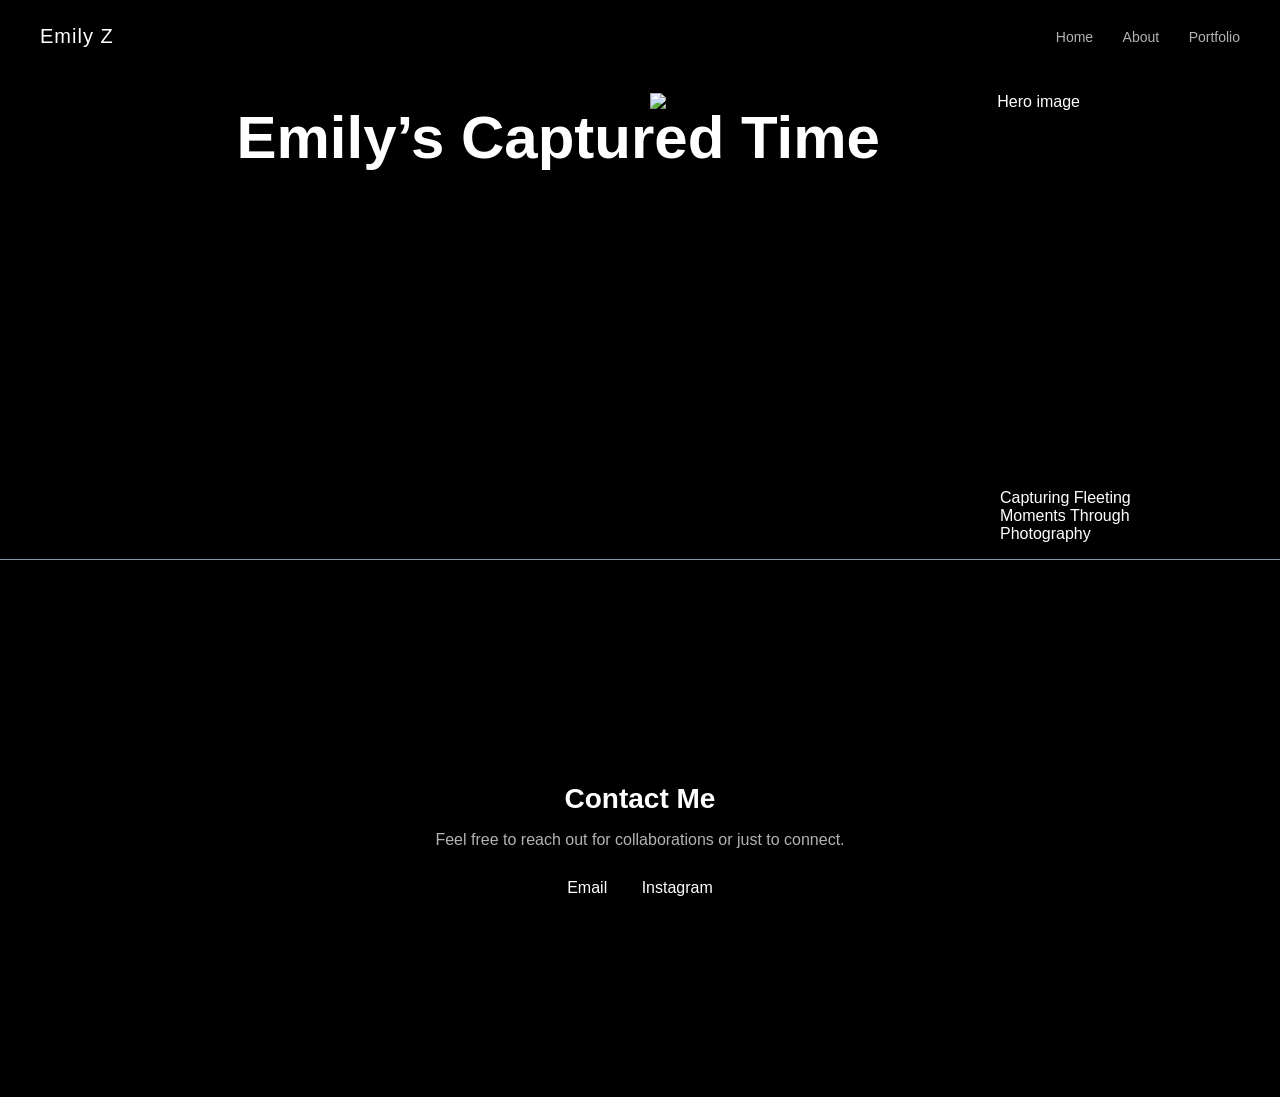
==== index.html @ 4966cd64 "update layout" ====
<!DOCTYPE html>
<html lang="en">
<head>
  <meta charset="UTF-8" />
  <meta name="viewport" content="width=device-width, initial-scale=1.0"/>
  <title>Captured Time</title>
  <link rel="stylesheet" href="styles.css"/>
</head>
<body>

<nav>
  <div class="logo">Emily Z</div>
  <div class="nav-links">
    <a href="index.html">Home</a>
    <a href="about.html">About</a>
    <a href="portfolio.html">Portfolio</a>
  </div>
</nav>

<section class="hero">
  <h1>Emily’s Captured Time</h1>

  <div class="hero-image">
  <img src="images/car.jpg" alt="Hero image">
  <img src="images/guyssitting.jpg" alt="Hero image 2">
  </div>
</section>
<section class="capture">
  <p>Capturing Fleeting 
    <br>Moments Through
    <br>Photography</p>
</section>
<section class="contact">
  <h2>Contact Me</h2>
  <p>Feel free to reach out for collaborations or just to connect.</p>

  <div class="contact-links">
    <a href="byem.png@gmail.com">Email</a>
    <a href="https://instagram.com/byem.png">Instagram</a>
  </div>
</section>
  
</body>
</html>
---- styles.css ----
body {
  margin: 0;
  font-family: -apple-system, BlinkMacSystemFont, sans-serif;
  background: black;
  color: white;
}

/* NAV */
nav {
  display: flex;
  justify-content: space-between;
  align-items: center;
  padding: 25px 40px;
}

.logo {
  font-size: 20px;
  letter-spacing: 1px;
}

.nav-links a {
  color: white;
  margin-left: 25px;
  text-decoration: none;
  font-size: 14px;
  opacity: 0.7;
}

.nav-links a:hover {
  opacity: 1;
  color: #7e9bab;
}

/* HERO */
.hero {
  height: 40vh;
  position: relative;
  display: flex;
  flex-direction: column;
  justify-content: flex-start;
  align-items: flex-end;
  gap: 15px;
  text-align: right;
  padding: 20px;
}

.hero h1 {
  position: absolute;
  top: 30px;
  right: 400px;
  margin: 0;
  font-size: 60px;
  font-weight: bold;
}

.capture {
  padding-top: -100px;
  padding-left:1000px;
}
.hero p {
  font-size: 16px;
  opacity: 0.7;
}

.hero-image {
  position: absolute;
  top: 20px;
  left: 650px;
}

.hero-image img:nth-child(2) {
  position: absolute;
  top: 150px;
  left: 1000px;
}

.hero-image img {
  width: 430px;   
  height: 378px;
  object-fit: cover;
  display: block;
}

/* ABOUT */
.about {
  text-align: center;
  padding: 100px 20px;
}

.about h1 {
  font-size: 32px;
}

.about p {
  max-width: 500px;
  margin: 20px auto;
  opacity: 0.7;
}

.profile-image {
  width: 250px;
  height: 250px;
  border: 1px solid #7e9bab;
  margin: 30px auto;
  display: flex;
  align-items: center;
  justify-content: center;
  color: #7e9bab;
}

/* PORTFOLIO */
.portfolio {
  padding: 80px 40px;
  text-align: center;
}

.portfolio h1 {
  margin-bottom: 40px;
}

.grid {
  display: grid;
  grid-template-columns: repeat(auto-fit, minmax(200px, 1fr));
  gap: 20px;
}

.card {
  height: 200px;
  border: 1px solid #7e9bab;
  display: flex;
  align-items: center;
  justify-content: center;
  color: #7e9bab;
  transition: 0.3s;
}

.card:hover {
  background: #7e9bab;
  color: black;
}

.contact {
  padding: 200px 20px;
  text-align: center;
  border-top: 1px solid #7e9bab;
}

.contact h2 {
  font-size: 28px;
  margin-bottom: 10px;
}

.contact p {
  opacity: 0.7;
  margin-bottom: 30px;
}

.contact-links a {
  margin: 0 15px;
  text-decoration: none;
  color: white;
  border-bottom: 1px solid transparent;
  transition: 0.3s;
}

.contact-links a:hover {
  color: #7e9bab;
  border-bottom: 1px solid #7e9bab;
}
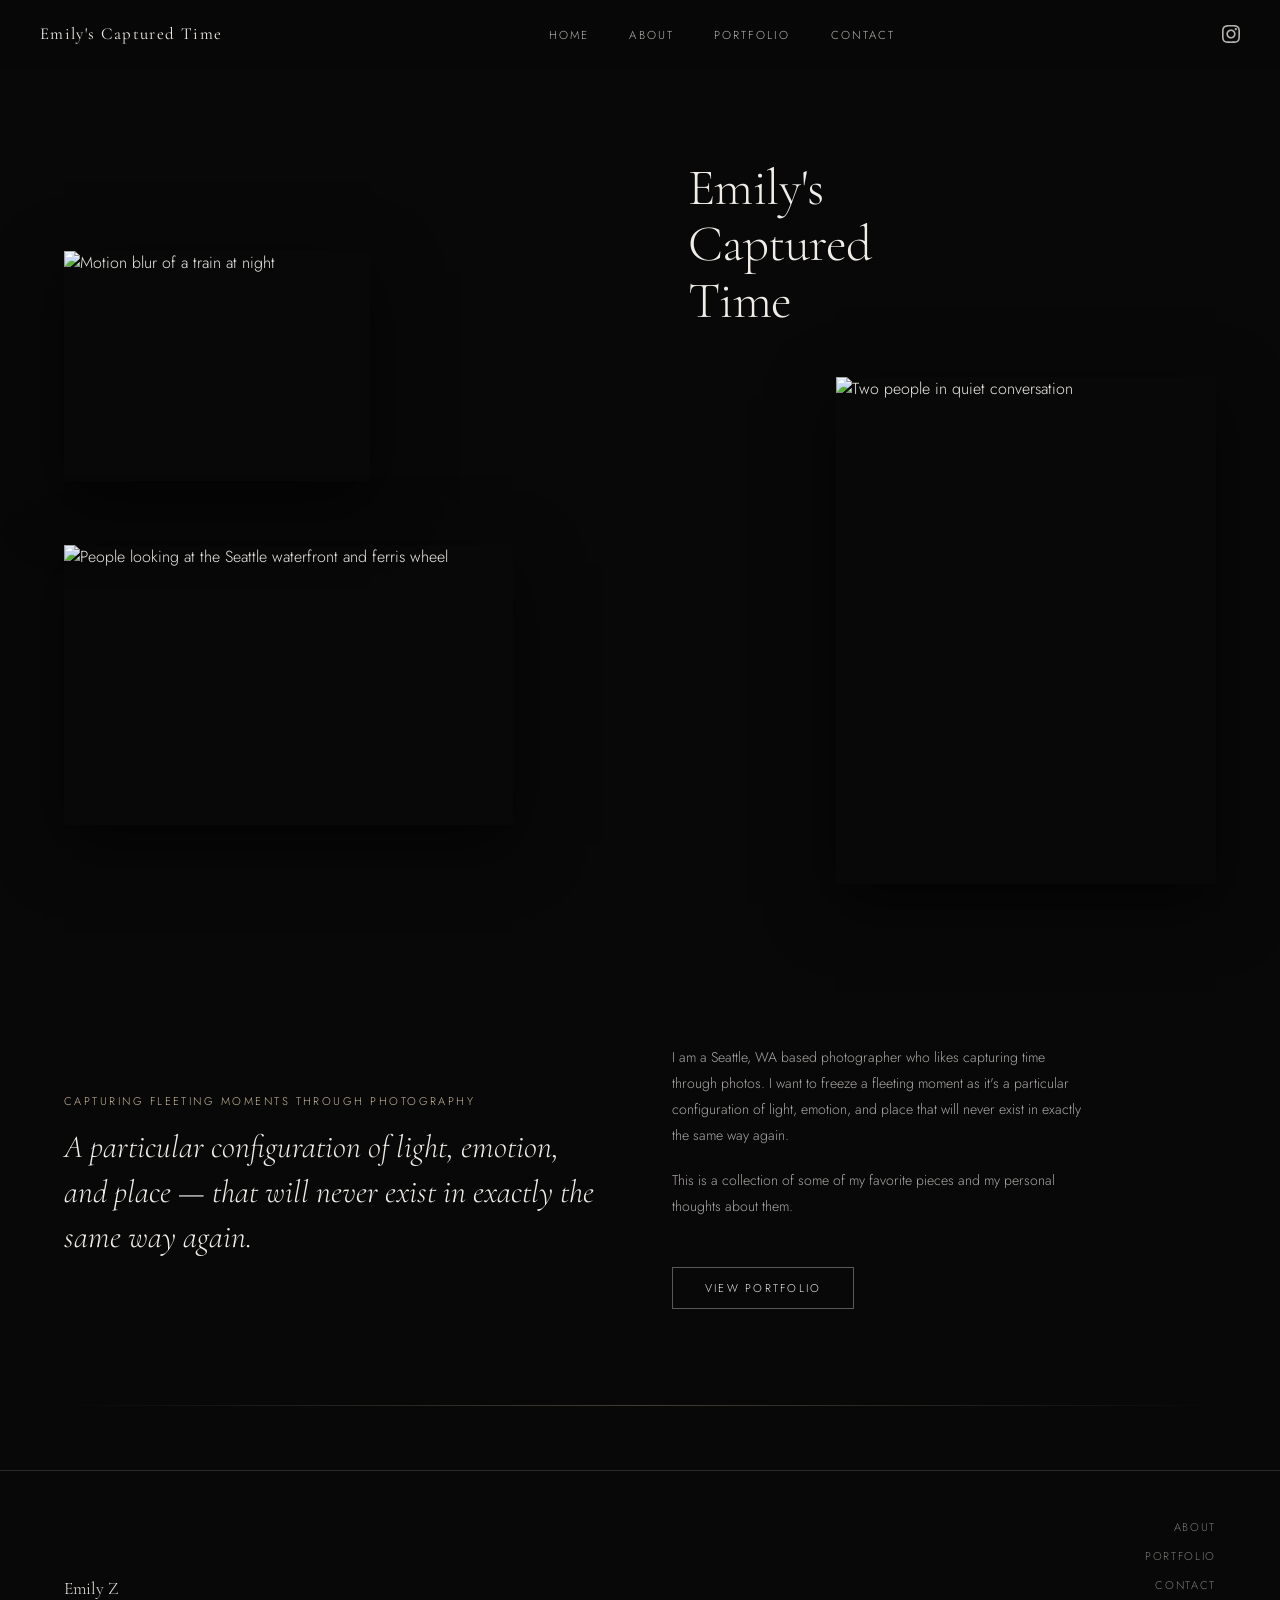
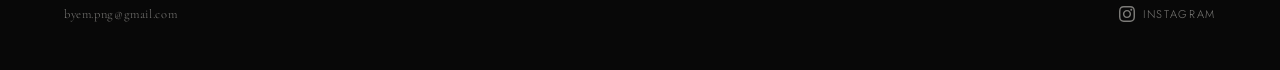
==== commit 384eb97f: "Add files via upload" ====
--- a/index.html
+++ b/index.html
@@ -1,44 +1,441 @@
-<!DOCTYPE html>
-<html lang="en">
-<head>
-  <meta charset="UTF-8" />
-  <meta name="viewport" content="width=device-width, initial-scale=1.0"/>
-  <title>Captured Time</title>
-  <link rel="stylesheet" href="styles.css"/>
-</head>
-<body>
-
-<nav>
-  <div class="logo">Emily Z</div>
-  <div class="nav-links">
-    <a href="index.html">Home</a>
-    <a href="about.html">About</a>
-    <a href="portfolio.html">Portfolio</a>
-  </div>
-</nav>
-
-<section class="hero">
-  <h1>Emily’s Captured Time</h1>
-
-  <div class="hero-image">
-  <img src="images/car.jpg" alt="Hero image">
-  <img src="images/guyssitting.jpg" alt="Hero image 2">
-  </div>
-</section>
-<section class="capture">
-  <p>Capturing Fleeting 
-    <br>Moments Through
-    <br>Photography</p>
-</section>
-<section class="contact">
-  <h2>Contact Me</h2>
-  <p>Feel free to reach out for collaborations or just to connect.</p>
-
-  <div class="contact-links">
-    <a href="byem.png@gmail.com">Email</a>
-    <a href="https://instagram.com/byem.png">Instagram</a>
-  </div>
-</section>
-  
-</body>
-</html>
+<!DOCTYPE html>
+<html lang="en">
+<head>
+  <meta charset="UTF-8">
+  <meta name="viewport" content="width=device-width, initial-scale=1.0">
+  <title>Emily's Captured Time</title>
+  <link rel="preconnect" href="https://fonts.googleapis.com">
+  <link rel="preconnect" href="https://fonts.gstatic.com" crossorigin>
+  <link href="https://fonts.googleapis.com/css2?family=Cormorant+Garamond:ital,wght@0,300;0,400;0,600;1,300&family=Jost:wght@200;300;400&display=swap" rel="stylesheet">
+  <style>
+    *, *::before, *::after { box-sizing: border-box; margin: 0; padding: 0; }
+
+    :root {
+      --black: #080808;
+      --white: #f0ede8;
+      --accent: #c8b89a;
+      --grey: #6b6b6b;
+      --light-grey: #2a2a2a;
+    }
+
+    html { scroll-behavior: smooth; }
+
+    body {
+      background: var(--black);
+      color: var(--white);
+      font-family: 'Jost', sans-serif;
+      font-weight: 300;
+      overflow-x: hidden;
+    }
+
+    /* ── NAV ── */
+    nav {
+      position: fixed;
+      top: 0; left: 0; right: 0;
+      z-index: 100;
+      display: flex;
+      align-items: center;
+      justify-content: space-between;
+      padding: 1.4rem 2.5rem;
+      background: linear-gradient(to bottom, rgba(8,8,8,0.95), transparent);
+    }
+
+    .nav-logo {
+      font-family: 'Cormorant Garamond', serif;
+      font-size: 1.05rem;
+      font-weight: 400;
+      letter-spacing: 0.08em;
+      color: var(--white);
+      text-decoration: none;
+    }
+
+    .nav-links {
+      display: flex;
+      gap: 2.5rem;
+      list-style: none;
+    }
+
+    .nav-links a {
+      color: var(--white);
+      text-decoration: none;
+      font-size: 0.72rem;
+      letter-spacing: 0.18em;
+      text-transform: uppercase;
+      opacity: 0.75;
+      transition: opacity 0.2s;
+    }
+
+    .nav-links a:hover { opacity: 1; }
+
+    .nav-instagram {
+      display: flex;
+      align-items: center;
+      gap: 0.5rem;
+      color: var(--white);
+      text-decoration: none;
+      opacity: 0.75;
+      transition: opacity 0.2s;
+    }
+    .nav-instagram:hover { opacity: 1; }
+    .nav-instagram svg { width: 18px; height: 18px; fill: var(--white); }
+
+    /* hamburger for mobile */
+    .hamburger {
+      display: none;
+      flex-direction: column;
+      gap: 5px;
+      cursor: pointer;
+      background: none;
+      border: none;
+      padding: 4px;
+    }
+    .hamburger span {
+      display: block;
+      width: 22px;
+      height: 1px;
+      background: var(--white);
+      transition: all 0.3s;
+    }
+
+    .mobile-menu {
+      display: none;
+      position: fixed;
+      inset: 0;
+      background: rgba(8,8,8,0.97);
+      z-index: 99;
+      flex-direction: column;
+      align-items: center;
+      justify-content: center;
+      gap: 2.5rem;
+    }
+    .mobile-menu.open { display: flex; }
+    .mobile-menu a {
+      color: var(--white);
+      text-decoration: none;
+      font-family: 'Cormorant Garamond', serif;
+      font-size: 2.2rem;
+      font-weight: 300;
+      letter-spacing: 0.05em;
+    }
+    .mobile-menu-close {
+      position: absolute;
+      top: 1.5rem; right: 2rem;
+      background: none; border: none;
+      color: var(--white);
+      font-size: 1.8rem;
+      cursor: pointer;
+    }
+
+    /* ── HERO ── */
+    .hero {
+      min-height: 100vh;
+      display: grid;
+      grid-template-columns: 1fr 1fr;
+      position: relative;
+      padding-top: 5rem;
+    }
+
+    .hero-left {
+      display: flex;
+      flex-direction: column;
+      justify-content: center;
+      padding: 4rem 3rem 4rem 4rem;
+      position: relative;
+    }
+
+    .hero-image-train {
+      width: 58%;
+      aspect-ratio: 4/3;
+      object-fit: cover;
+      position: relative;
+      z-index: 2;
+      margin-top: 3rem;
+      box-shadow: 0 20px 60px rgba(0,0,0,0.6);
+    }
+
+    .hero-image-large {
+      width: 85%;
+      aspect-ratio: 16/10;
+      object-fit: cover;
+      margin-top: 4rem;
+      box-shadow: 0 20px 60px rgba(0,0,0,0.6);
+    }
+
+    .hero-right {
+      display: flex;
+      flex-direction: column;
+      justify-content: flex-start;
+      padding: 5rem 4rem 4rem 3rem;
+      position: relative;
+    }
+
+    .hero-title {
+      font-family: 'Cormorant Garamond', serif;
+      font-size: clamp(2.4rem, 4vw, 3.8rem);
+      font-weight: 300;
+      line-height: 1.1;
+      letter-spacing: -0.01em;
+      margin-bottom: 3rem;
+    }
+
+    .hero-image-duo {
+      width: 72%;
+      aspect-ratio: 3/4;
+      object-fit: cover;
+      align-self: flex-end;
+      box-shadow: 0 20px 60px rgba(0,0,0,0.6);
+    }
+
+    /* ── TAGLINE SECTION ── */
+    .tagline-section {
+      display: grid;
+      grid-template-columns: 1fr 1fr;
+      padding: 6rem 4rem;
+      gap: 4rem;
+      align-items: center;
+    }
+
+    .tagline-label {
+      font-size: 0.7rem;
+      letter-spacing: 0.22em;
+      text-transform: uppercase;
+      color: var(--accent);
+      margin-bottom: 1rem;
+    }
+
+    .tagline-heading {
+      font-family: 'Cormorant Garamond', serif;
+      font-size: clamp(1.4rem, 2.5vw, 2rem);
+      font-weight: 300;
+      font-style: italic;
+      line-height: 1.4;
+      color: var(--white);
+    }
+
+    .tagline-body {
+      font-size: 0.88rem;
+      line-height: 1.85;
+      color: rgba(240,237,232,0.7);
+      max-width: 420px;
+    }
+
+    .tagline-body p { margin-bottom: 1.2rem; }
+
+    .btn {
+      display: inline-block;
+      margin-top: 1.8rem;
+      padding: 0.75rem 2rem;
+      border: 1px solid rgba(240,237,232,0.35);
+      color: var(--white);
+      text-decoration: none;
+      font-size: 0.7rem;
+      letter-spacing: 0.2em;
+      text-transform: uppercase;
+      transition: all 0.3s;
+      background: transparent;
+    }
+    .btn:hover {
+      background: var(--white);
+      color: var(--black);
+      border-color: var(--white);
+    }
+
+    /* ── DIVIDER ── */
+    .divider {
+      width: 100%;
+      height: 1px;
+      background: linear-gradient(to right, transparent, rgba(200,184,154,0.3), transparent);
+      margin: 0 4rem;
+      width: calc(100% - 8rem);
+    }
+
+    /* ── FOOTER ── */
+    footer {
+      padding: 3rem 4rem;
+      display: flex;
+      justify-content: space-between;
+      align-items: flex-end;
+      border-top: 1px solid var(--light-grey);
+      margin-top: 4rem;
+    }
+
+    .footer-left {
+      font-family: 'Cormorant Garamond', serif;
+      font-size: 1.1rem;
+      font-weight: 300;
+    }
+
+    .footer-email {
+      color: rgba(240,237,232,0.5);
+      font-size: 0.78rem;
+      letter-spacing: 0.05em;
+      margin-top: 0.4rem;
+    }
+
+    .footer-links {
+      display: flex;
+      flex-direction: column;
+      align-items: flex-end;
+      gap: 0.8rem;
+    }
+
+    .footer-links a {
+      color: rgba(240,237,232,0.5);
+      text-decoration: none;
+      font-size: 0.7rem;
+      letter-spacing: 0.15em;
+      text-transform: uppercase;
+      transition: color 0.2s;
+    }
+    .footer-links a:hover { color: var(--white); }
+
+    .footer-instagram {
+      display: flex;
+      align-items: center;
+      gap: 0.5rem;
+    }
+    .footer-instagram svg { width: 16px; height: 16px; fill: rgba(240,237,232,0.5); transition: fill 0.2s; }
+    .footer-instagram:hover svg { fill: var(--white); }
+
+    /* ── FADE IN ── */
+    .fade-in {
+      opacity: 0;
+      transform: translateY(24px);
+      animation: fadeUp 0.9s ease forwards;
+    }
+    .fade-in:nth-child(1) { animation-delay: 0.1s; }
+    .fade-in:nth-child(2) { animation-delay: 0.25s; }
+    .fade-in:nth-child(3) { animation-delay: 0.4s; }
+    .fade-in:nth-child(4) { animation-delay: 0.55s; }
+
+    @keyframes fadeUp {
+      to { opacity: 1; transform: translateY(0); }
+    }
+
+    /* ── RESPONSIVE ── */
+    @media (max-width: 768px) {
+      nav { padding: 1.2rem 1.5rem; }
+      .nav-links { display: none; }
+      .nav-instagram { display: none; }
+      .hamburger { display: flex; }
+
+      .hero {
+        grid-template-columns: 1fr;
+        min-height: auto;
+        padding-top: 4rem;
+      }
+      .hero-left { padding: 2rem 1.5rem; }
+      .hero-image-train { width: 75%; }
+      .hero-image-large { width: 100%; }
+      .hero-right { padding: 2rem 1.5rem; }
+      .hero-image-duo { width: 80%; align-self: flex-start; }
+
+      .tagline-section {
+        grid-template-columns: 1fr;
+        padding: 3rem 1.5rem;
+        gap: 2rem;
+      }
+
+      footer {
+        flex-direction: column;
+        gap: 1.5rem;
+        padding: 2rem 1.5rem;
+      }
+      .footer-links { align-items: flex-start; }
+      .divider { margin: 0 1.5rem; width: calc(100% - 3rem); }
+    }
+  </style>
+</head>
+<body>
+
+  <!-- NAV -->
+  <nav>
+    <a href="index.html" class="nav-logo">Emily's Captured Time</a>
+    <ul class="nav-links">
+      <li><a href="index.html">Home</a></li>
+      <li><a href="about.html">About</a></li>
+      <li><a href="portfolio.html">Portfolio</a></li>
+      <li><a href="contact.html">Contact</a></li>
+    </ul>
+    <a href="https://www.instagram.com/" target="_blank" class="nav-instagram">
+      <svg viewBox="0 0 24 24" xmlns="http://www.w3.org/2000/svg">
+        <path d="M12 2.163c3.204 0 3.584.012 4.85.07 3.252.148 4.771 1.691 4.919 4.919.058 1.265.069 1.645.069 4.849 0 3.205-.012 3.584-.069 4.849-.149 3.225-1.664 4.771-4.919 4.919-1.266.058-1.644.07-4.85.07-3.204 0-3.584-.012-4.849-.07-3.26-.149-4.771-1.699-4.919-4.92-.058-1.265-.07-1.644-.07-4.849 0-3.204.013-3.583.07-4.849.149-3.227 1.664-4.771 4.919-4.919 1.266-.057 1.645-.069 4.849-.069zm0-2.163c-3.259 0-3.667.014-4.947.072-4.358.2-6.78 2.618-6.98 6.98-.059 1.281-.073 1.689-.073 4.948 0 3.259.014 3.668.072 4.948.2 4.358 2.618 6.78 6.98 6.98 1.281.058 1.689.072 4.948.072 3.259 0 3.668-.014 4.948-.072 4.354-.2 6.782-2.618 6.979-6.98.059-1.28.073-1.689.073-4.948 0-3.259-.014-3.667-.072-4.947-.196-4.354-2.617-6.78-6.979-6.98-1.281-.059-1.69-.073-4.949-.073zm0 5.838c-3.403 0-6.162 2.759-6.162 6.162s2.759 6.163 6.162 6.163 6.162-2.759 6.162-6.163c0-3.403-2.759-6.162-6.162-6.162zm0 10.162c-2.209 0-4-1.79-4-4 0-2.209 1.791-4 4-4s4 1.791 4 4c0 2.21-1.791 4-4 4zm6.406-11.845c-.796 0-1.441.645-1.441 1.44s.645 1.44 1.441 1.44c.795 0 1.439-.645 1.439-1.44s-.644-1.44-1.439-1.44z"/>
+      </svg>
+    </a>
+    <button class="hamburger" onclick="document.querySelector('.mobile-menu').classList.add('open')" aria-label="Open menu">
+      <span></span><span></span><span></span>
+    </button>
+  </nav>
+
+  <!-- MOBILE MENU -->
+  <div class="mobile-menu">
+    <button class="mobile-menu-close" onclick="document.querySelector('.mobile-menu').classList.remove('open')">&times;</button>
+    <a href="index.html" onclick="document.querySelector('.mobile-menu').classList.remove('open')">Home</a>
+    <a href="about.html" onclick="document.querySelector('.mobile-menu').classList.remove('open')">About</a>
+    <a href="portfolio.html" onclick="document.querySelector('.mobile-menu').classList.remove('open')">Portfolio</a>
+    <a href="contact.html" onclick="document.querySelector('.mobile-menu').classList.remove('open')">Contact</a>
+  </div>
+
+  <!-- HERO -->
+  <section class="hero">
+    <div class="hero-left">
+      <img
+        class="hero-image-train fade-in"
+        src="https://static.wixstatic.com/media/6b1ee7_e3cd80cd0fa445f4a7b0e3e79953c89d~mv2.jpg/v1/fill/w_800,h_600,al_c/6b1ee7_e3cd80cd0fa445f4a7b0e3e79953c89d~mv2.jpg"
+        alt="Motion blur of a train at night"
+      >
+      <img
+        class="hero-image-large fade-in"
+        src="https://static.wixstatic.com/media/6b1ee7_df76e0bdac59457e82a21ba1afba45d2~mv2.jpg/v1/fill/w_1200,h_800,al_c/6b1ee7_df76e0bdac59457e82a21ba1afba45d2~mv2.jpg"
+        alt="People looking at the Seattle waterfront and ferris wheel"
+      >
+    </div>
+
+    <div class="hero-right">
+      <h1 class="hero-title fade-in">Emily's<br>Captured<br>Time</h1>
+      <img
+        class="hero-image-duo fade-in"
+        src="https://static.wixstatic.com/media/6b1ee7_d3f8dfafa27c4f74a7deadfae0a076ad~mv2.jpg/v1/fill/w_600,h_900,al_c/6b1ee7_d3f8dfafa27c4f74a7deadfae0a076ad~mv2.jpg"
+        alt="Two people in quiet conversation"
+      >
+    </div>
+  </section>
+
+  <!-- TAGLINE -->
+  <section class="tagline-section">
+    <div>
+      <p class="tagline-label">Capturing Fleeting Moments Through Photography</p>
+      <h2 class="tagline-heading">A particular configuration of light, emotion, and place — that will never exist in exactly the same way again.</h2>
+    </div>
+    <div>
+      <div class="tagline-body">
+        <p>I am a Seattle, WA based photographer who likes capturing time through photos. I want to freeze a fleeting moment as it's a particular configuration of light, emotion, and place that will never exist in exactly the same way again.</p>
+        <p>This is a collection of some of my favorite pieces and my personal thoughts about them.</p>
+      </div>
+      <a href="portfolio.html" class="btn">View Portfolio</a>
+    </div>
+  </section>
+
+  <div class="divider"></div>
+
+  <!-- FOOTER -->
+  <footer>
+    <div class="footer-left">
+      Emily Z
+      <div class="footer-email">byem.png@gmail.com</div>
+    </div>
+    <div class="footer-links">
+      <a href="about.html">About</a>
+      <a href="portfolio.html">Portfolio</a>
+      <a href="contact.html">Contact</a>
+      <a href="https://www.instagram.com/" target="_blank" class="footer-instagram">
+        <svg viewBox="0 0 24 24" xmlns="http://www.w3.org/2000/svg">
+          <path d="M12 2.163c3.204 0 3.584.012 4.85.07 3.252.148 4.771 1.691 4.919 4.919.058 1.265.069 1.645.069 4.849 0 3.205-.012 3.584-.069 4.849-.149 3.225-1.664 4.771-4.919 4.919-1.266.058-1.644.07-4.85.07-3.204 0-3.584-.012-4.849-.07-3.26-.149-4.771-1.699-4.919-4.92-.058-1.265-.07-1.644-.07-4.849 0-3.204.013-3.583.07-4.849.149-3.227 1.664-4.771 4.919-4.919 1.266-.057 1.645-.069 4.849-.069zm0-2.163c-3.259 0-3.667.014-4.947.072-4.358.2-6.78 2.618-6.98 6.98-.059 1.281-.073 1.689-.073 4.948 0 3.259.014 3.668.072 4.948.2 4.358 2.618 6.78 6.98 6.98 1.281.058 1.689.072 4.948.072 3.259 0 3.668-.014 4.948-.072 4.354-.2 6.782-2.618 6.979-6.98.059-1.28.073-1.689.073-4.948 0-3.259-.014-3.667-.072-4.947-.196-4.354-2.617-6.78-6.979-6.98-1.281-.059-1.69-.073-4.949-.073zm0 5.838c-3.403 0-6.162 2.759-6.162 6.162s2.759 6.163 6.162 6.163 6.162-2.759 6.162-6.163c0-3.403-2.759-6.162-6.162-6.162zm0 10.162c-2.209 0-4-1.79-4-4 0-2.209 1.791-4 4-4s4 1.791 4 4c0 2.21-1.791 4-4 4zm6.406-11.845c-.796 0-1.441.645-1.441 1.44s.645 1.44 1.441 1.44c.795 0 1.439-.645 1.439-1.44s-.644-1.44-1.439-1.44z"/>
+        </svg>
+        Instagram
+      </a>
+    </div>
+  </footer>
+
+</body>
+</html>
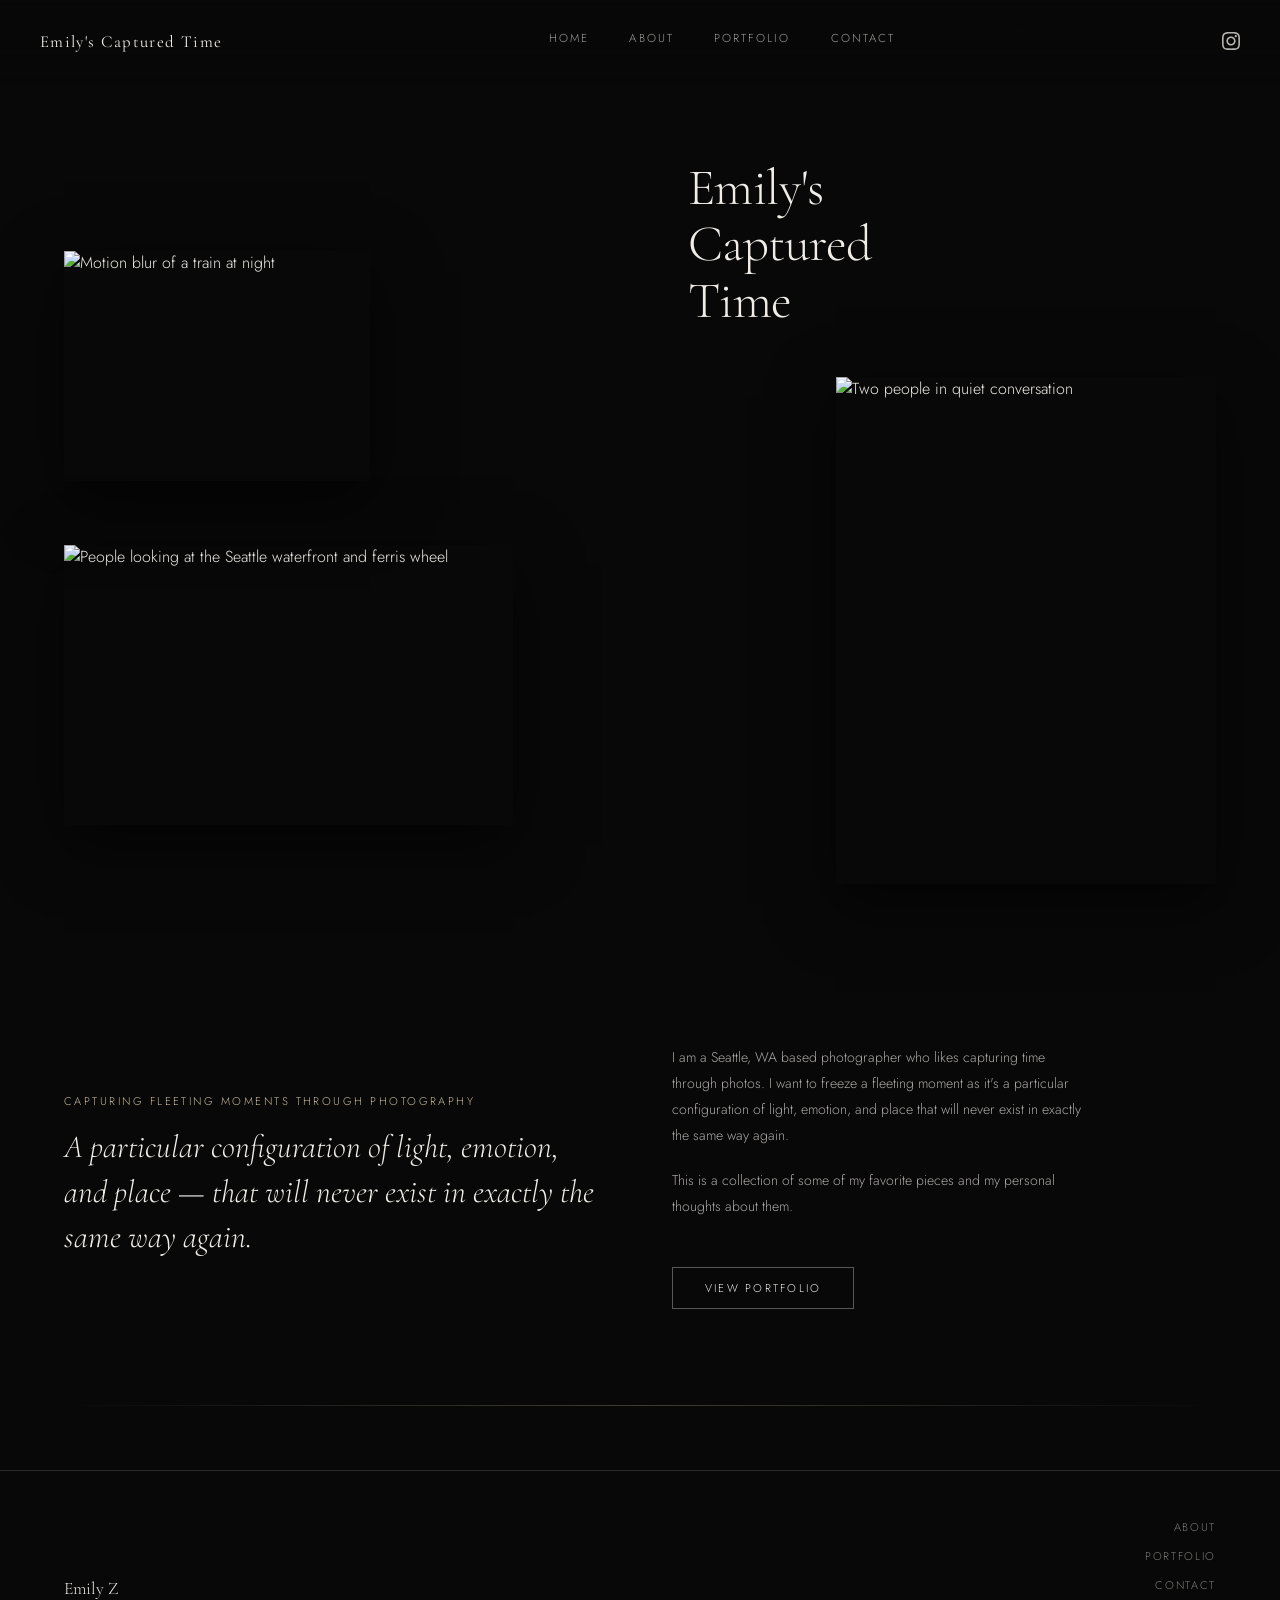
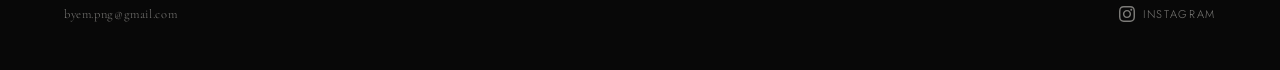
==== commit c10bc0d2: "updated nav animation" ====
--- a/index.html
+++ b/index.html
@@ -3,7 +3,7 @@
 <head>
   <meta charset="UTF-8">
   <meta name="viewport" content="width=device-width, initial-scale=1.0">
-  <title>Emily's Captured Time</title>
+  <title>Emily Z</title>
   <link rel="preconnect" href="https://fonts.googleapis.com">
   <link rel="preconnect" href="https://fonts.gstatic.com" crossorigin>
   <link href="https://fonts.googleapis.com/css2?family=Cormorant+Garamond:ital,wght@0,300;0,400;0,600;1,300&family=Jost:wght@200;300;400&display=swap" rel="stylesheet">
@@ -55,17 +55,78 @@
       list-style: none;
     }
 
+     .nav-links a {
+     color: var(--white);
+     text-decoration: none;
+     font-size: 0.72rem;
+     letter-spacing: 0.18em;
+     text-transform: uppercase;
+     opacity: 0.65;
+     position: relative;
+     overflow: hidden;
+     transition: opacity 0.2s ease, color 0.5s ease 0.2s;
+     display: inline-block;
+     padding: 0.5rem 0;
+}
+
+    .nav-links a:hover {
+     color: #7e9bab;
+     opacity: 1;
+}
+
     .nav-links a {
-      color: var(--white);
-      text-decoration: none;
-      font-size: 0.72rem;
-      letter-spacing: 0.18em;
-      text-transform: uppercase;
-      opacity: 0.75;
-      transition: opacity 0.2s;
-    }
-
-    .nav-links a:hover { opacity: 1; }
+  position: relative;
+}
+
+.nav-links a::after {
+  content: '';
+  position: absolute;
+  top: 50%;
+  left: 50%;
+  width: 12px;
+  height: 12px;
+  border-radius: 50%;
+  border: 1px solid rgba(240,237,232,0.35);
+  box-shadow: 0 0 12px rgba(240,237,232,0.25);
+  transform: translate(-50%, -50%) scale(0);
+  opacity: 0;
+  pointer-events: none;
+}
+
+.nav-links a:hover::after {
+  animation: flash-ring 1.2s ease-out forwards;
+}
+
+@keyframes flash-ring {
+  0% {
+    transform: translate(-50%, -50%) scale(0.2);
+    opacity: 0.9;
+  }
+  40% {
+    opacity: 0.5;
+  }
+  100% {
+    transform: translate(-50%, -50%) scale(10);
+    opacity: 0;
+  }
+}
+
+.nav-links a:hover::after {
+  animation: fill-bloom 0.65s ease-out 0.12s forwards;
+}
+
+@keyframes fill-bloom {
+  0%   { transform: translate(-50%, -50%) scale(0);  opacity: 0; }
+  30%  { opacity: 1; }
+  100% { transform: translate(-50%, -50%) scale(16); opacity: 1; }
+}
+
+.nav-links a canvas {
+  position: absolute;
+  top: 0; left: 0;
+  width: 100%; height: 100%;
+  pointer-events: none;
+}
 
     .nav-instagram {
       display: flex;
@@ -436,6 +497,71 @@
       </a>
     </div>
   </footer>
-
+<script>
+  function flashRays(link) {
+    const existing = link.querySelector('canvas');
+    if (existing) existing.remove();
+
+    const canvas = document.createElement('canvas');
+    const rect = link.getBoundingClientRect();
+    canvas.width = rect.width;
+    canvas.height = rect.height;
+    link.appendChild(canvas);
+
+    const ctx = canvas.getContext('2d');
+    const cx = rect.width / 2;
+    const cy = rect.height / 2;
+    const numRays = 14;
+    const duration = 420;
+    const start = performance.now();
+
+    const rays = Array.from({ length: numRays }, () => ({
+      angle: Math.random() * Math.PI * 2,
+      len: 18 + Math.random() * 22,
+      startDist: 2 + Math.random() * 4,
+      width: 0.6 + Math.random() * 1.1,
+      delay: Math.random() * 0.12,
+    }));
+
+    function draw(now) {
+      const t = Math.min((now - start) / duration, 1);
+      ctx.clearRect(0, 0, canvas.width, canvas.height);
+
+      rays.forEach(ray => {
+        const rt = Math.max(0, (t - ray.delay) / (1 - ray.delay));
+        if (rt <= 0) return;
+
+        const eased = 1 - Math.pow(1 - rt, 2);
+
+        const x1 = cx + Math.cos(ray.angle) * ray.startDist;
+        const y1 = cy + Math.sin(ray.angle) * ray.startDist;
+        const x2 = cx + Math.cos(ray.angle) * (ray.startDist + ray.len * eased);
+        const y2 = cy + Math.sin(ray.angle) * (ray.startDist + ray.len * eased);
+
+        const fade = rt < 0.3
+          ? rt / 0.3
+          : 1 - ((rt - 0.3) / 0.7);
+
+        ctx.beginPath();
+        ctx.moveTo(x1, y1);
+        ctx.lineTo(x2, y2);
+        const intensity = Math.max(0, Math.min(1, fade));
+        ctx.strokeStyle = `rgba(${240 - intensity * 10}, ${237 - intensity * 5}, 232, ${intensity})`;
+        ctx.lineWidth = ray.width;
+        ctx.lineCap = 'round';
+        ctx.stroke();
+      });
+
+      if (t < 1) requestAnimationFrame(draw);
+      else canvas.remove();
+    }
+
+    requestAnimationFrame(draw);
+  }
+
+  document.querySelectorAll('.nav-links a').forEach(link => {
+    link.addEventListener('mouseenter', () => flashRays(link));
+  });
+</script>
 </body>
 </html>
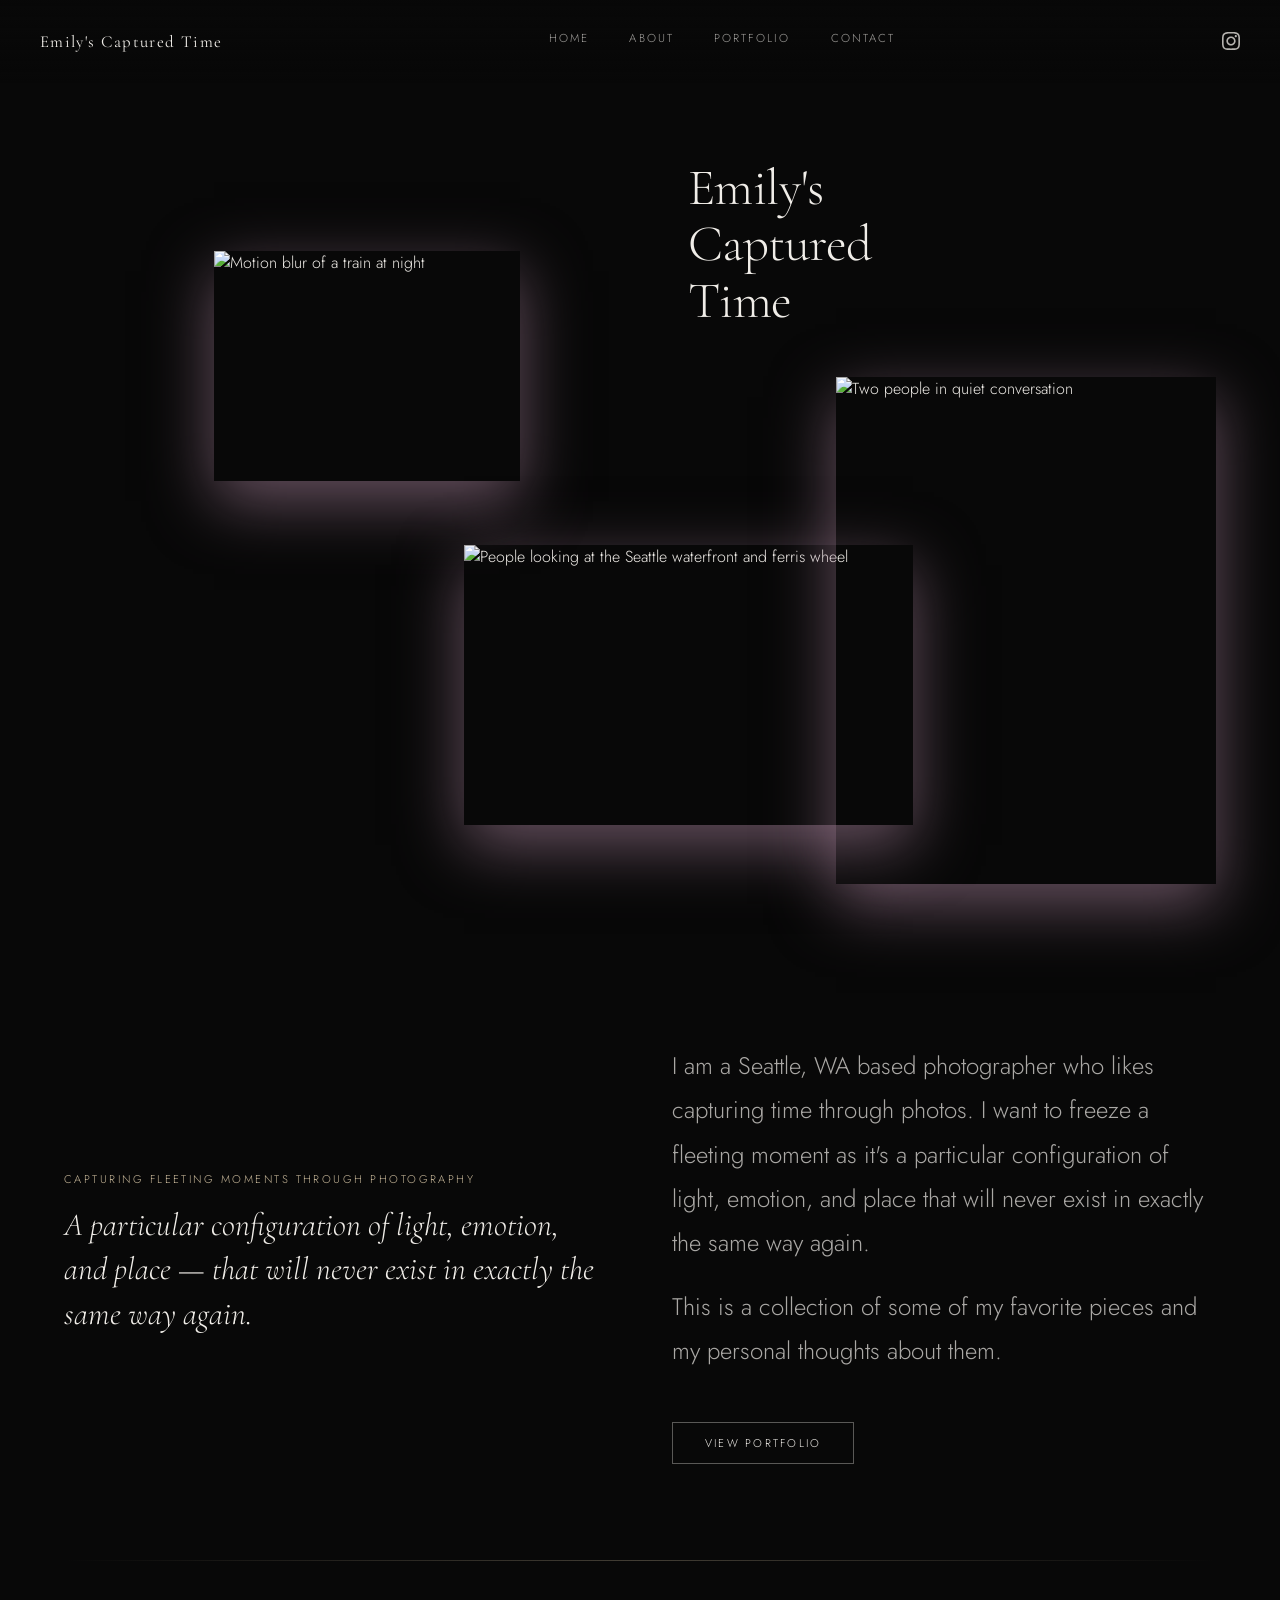
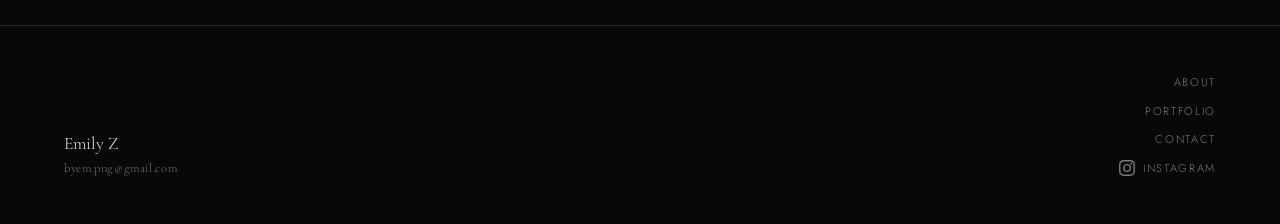
==== commit 8c0766a7: "update design / animations" ====
--- a/index.html
+++ b/index.html
@@ -211,7 +211,11 @@
       position: relative;
       z-index: 2;
       margin-top: 3rem;
-      box-shadow: 0 20px 60px rgba(0,0,0,0.6);
+
+      margin-left: 150px;
+      transform: translateX(5px);
+
+      box-shadow: 0 20px 60px rgba(165, 128, 154, 0.6);
     }
 
     .hero-image-large {
@@ -219,7 +223,8 @@
       aspect-ratio: 16/10;
       object-fit: cover;
       margin-top: 4rem;
-      box-shadow: 0 20px 60px rgba(0,0,0,0.6);
+      margin-left: 400px;
+      box-shadow: 0 20px 60px rgba(165, 128, 154, 0.6);
     }
 
     .hero-right {
@@ -244,7 +249,7 @@
       aspect-ratio: 3/4;
       object-fit: cover;
       align-self: flex-end;
-      box-shadow: 0 20px 60px rgba(0,0,0,0.6);
+      box-shadow: 0 20px 60px rgba(165, 128, 154, 0.6);
     }
 
     /* ── TAGLINE SECTION ── */
@@ -274,10 +279,10 @@
     }
 
     .tagline-body {
-      font-size: 0.88rem;
+      font-size: 1.5rem;
       line-height: 1.85;
       color: rgba(240,237,232,0.7);
-      max-width: 420px;
+      max-width: 600px;
     }
 
     .tagline-body p { margin-bottom: 1.2rem; }
@@ -385,9 +390,21 @@
         min-height: auto;
         padding-top: 4rem;
       }
+
       .hero-left { padding: 2rem 1.5rem; }
-      .hero-image-train { width: 75%; }
-      .hero-image-large { width: 100%; }
+
+      .hero-image-train {
+        width: 75%;
+        margin-left: 0;
+        transform: none;
+      }
+
+      .hero-image-large {
+        width: 100%;
+        margin-left: 0;
+        transform: none;
+      }
+
       .hero-right { padding: 2rem 1.5rem; }
       .hero-image-duo { width: 80%; align-self: flex-start; }
 
@@ -397,14 +414,15 @@
         gap: 2rem;
       }
 
-      footer {
-        flex-direction: column;
-        gap: 1.5rem;
-        padding: 2rem 1.5rem;
-      }
-      .footer-links { align-items: flex-start; }
-      .divider { margin: 0 1.5rem; width: calc(100% - 3rem); }
-    }
+  footer {
+    flex-direction: column;
+    gap: 1.5rem;
+    padding: 2rem 1.5rem;
+  }
+
+  .footer-links { align-items: flex-start; }
+  .divider { margin: 0 1.5rem; width: calc(100% - 3rem); }
+}
   </style>
 </head>
 <body>
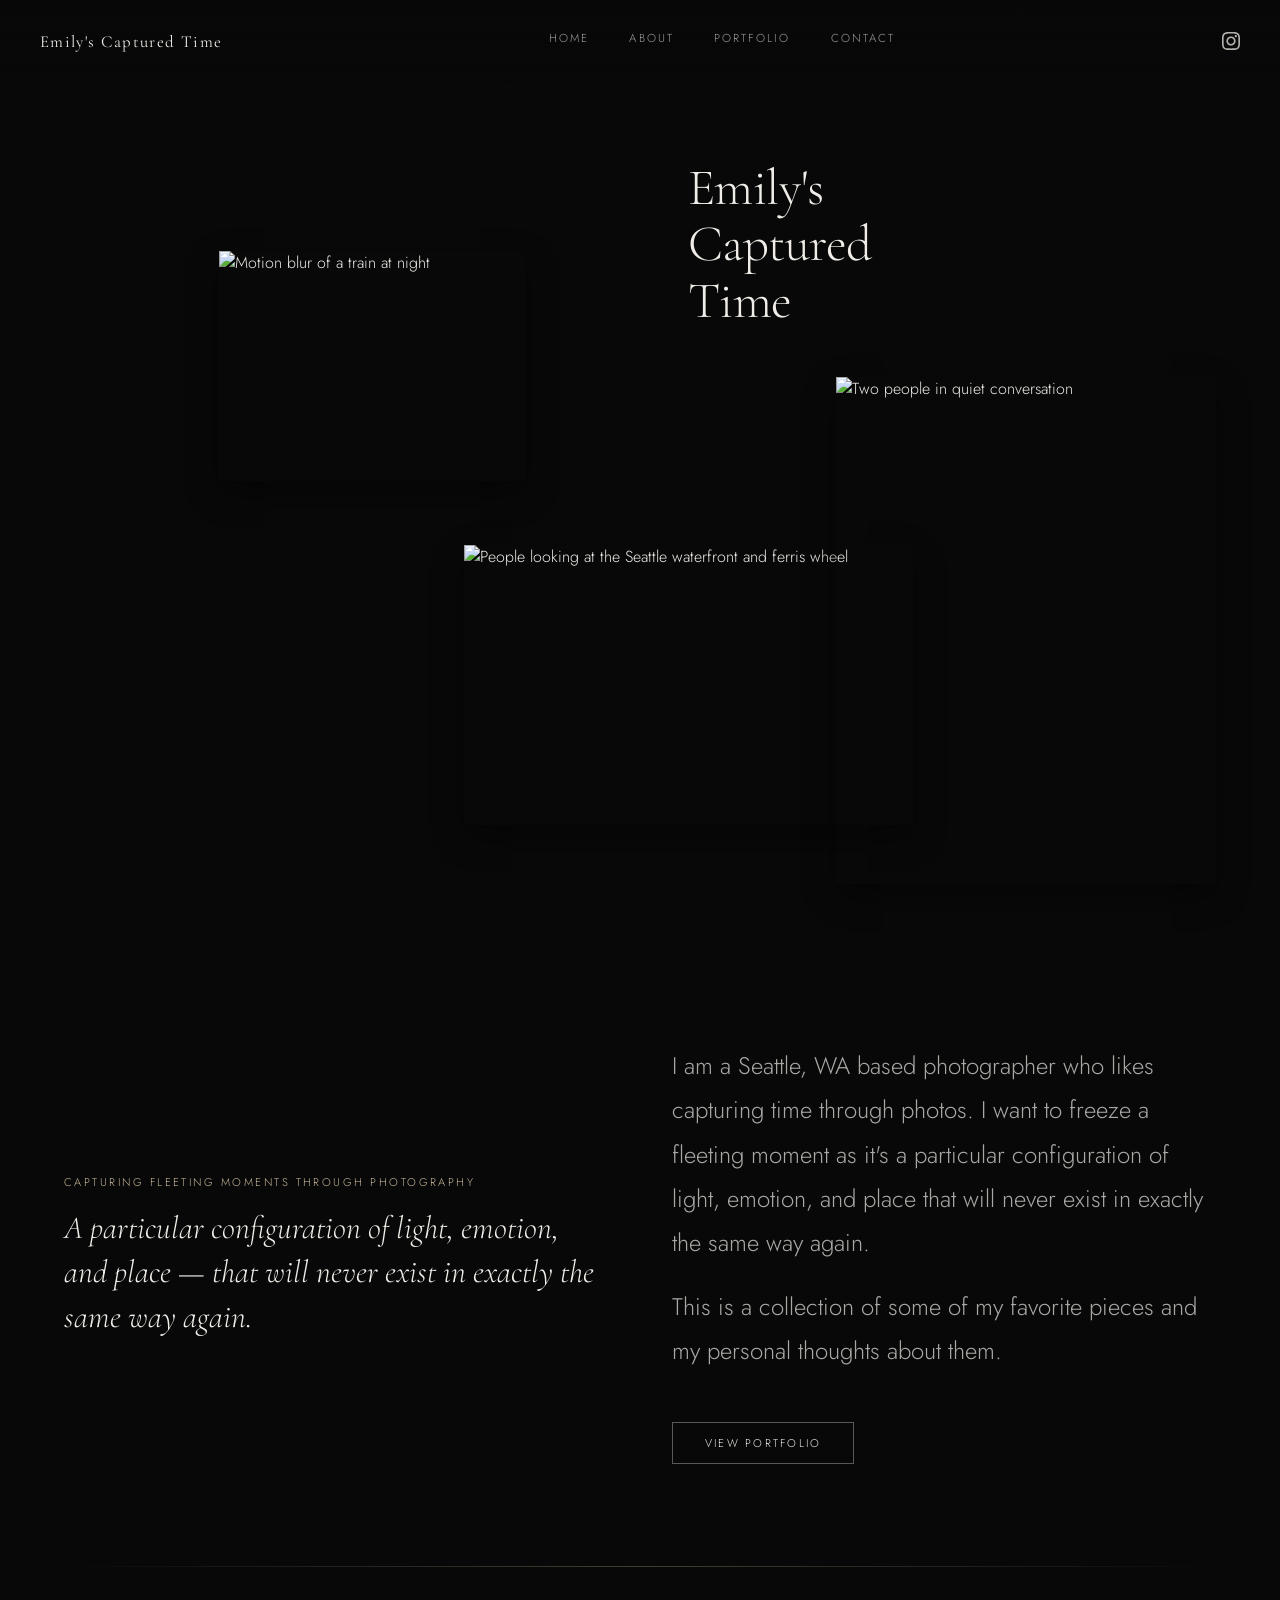
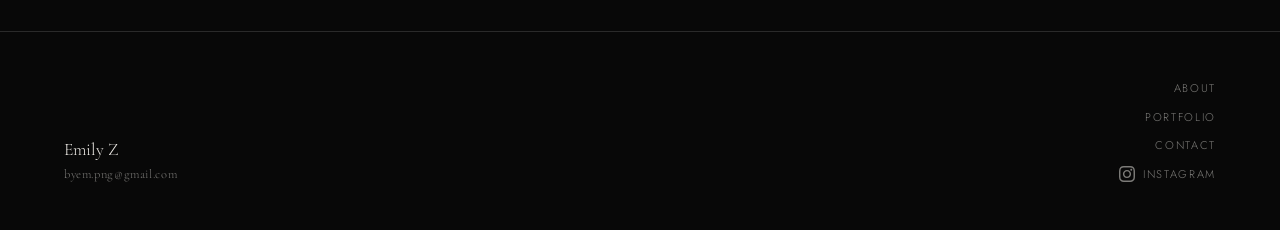
==== commit 9b46db25: "updated animations + fixes" ====
--- a/index.html
+++ b/index.html
@@ -215,7 +215,7 @@
       margin-left: 150px;
       transform: translateX(5px);
 
-      box-shadow: 0 20px 60px rgba(165, 128, 154, 0.6);
+      box-shadow: 0 12px 30px rgba(0,0,0,0.4);
     }
 
     .hero-image-large {
@@ -224,7 +224,7 @@
       object-fit: cover;
       margin-top: 4rem;
       margin-left: 400px;
-      box-shadow: 0 20px 60px rgba(165, 128, 154, 0.6);
+      box-shadow: 0 12px 30px rgba(0,0,0,0.4);
     }
 
     .hero-right {
@@ -249,7 +249,7 @@
       aspect-ratio: 3/4;
       object-fit: cover;
       align-self: flex-end;
-      box-shadow: 0 20px 60px rgba(165, 128, 154, 0.6);
+      box-shadow: 0 12px 30px rgba(0,0,0,0.4);
     }
 
     /* ── TAGLINE SECTION ── */
@@ -368,6 +368,54 @@
       opacity: 0;
       transform: translateY(24px);
       animation: fadeUp 0.9s ease forwards;
+    }
+
+    /* ── SCROLL REVEAL ── */
+    .reveal {
+      opacity: 0;
+    transform: translateY(40px) scale(0.98);
+    transition: all 0.8s ease;
+    }
+    /* ── CAMERA SWEEP ── */
+.reveal {
+  position: relative;
+  overflow: hidden;
+}
+
+.reveal::after {
+  content: '';
+  position: absolute;
+  top: 0;
+  left: -120%;
+  width: 60%;
+  height: 100%;
+
+  background: linear-gradient(
+    120deg,
+    transparent,
+    rgba(255,255,255,0.12),
+    transparent
+  );
+
+  transform: skewX(-20deg);
+}
+
+.reveal.in-view::after {
+  animation: sweep 1.2s ease forwards;
+}
+
+@keyframes sweep {
+  0% {
+    left: -120%;
+  }
+  100% {
+    left: 140%;
+  }
+}
+
+    .reveal.in-view {
+      opacity: 1;
+      transform: translateY(0) scale(1);
     }
     .fade-in:nth-child(1) { animation-delay: 0.1s; }
     .fade-in:nth-child(2) { animation-delay: 0.25s; }
@@ -458,25 +506,20 @@
   <!-- HERO -->
   <section class="hero">
     <div class="hero-left">
+      <img class="hero-image-train"
+        src="https://static.wixstatic.com/media/6b1ee7_e3cd80cd0fa445f4a7b0e3e79953c89d~mv2.jpg/v1/fill/w_800,h_600,al_c/6b1ee7_e3cd80cd0fa445f4a7b0e3e79953c89d~mv2.jpg"
+        alt="Motion blur of a train at night">
       <img
-        class="hero-image-train fade-in"
-        src="https://static.wixstatic.com/media/6b1ee7_e3cd80cd0fa445f4a7b0e3e79953c89d~mv2.jpg/v1/fill/w_800,h_600,al_c/6b1ee7_e3cd80cd0fa445f4a7b0e3e79953c89d~mv2.jpg"
-        alt="Motion blur of a train at night"
-      >
-      <img
-        class="hero-image-large fade-in"
+        class="hero-image-large"
         src="https://static.wixstatic.com/media/6b1ee7_df76e0bdac59457e82a21ba1afba45d2~mv2.jpg/v1/fill/w_1200,h_800,al_c/6b1ee7_df76e0bdac59457e82a21ba1afba45d2~mv2.jpg"
-        alt="People looking at the Seattle waterfront and ferris wheel"
-      >
+        alt="People looking at the Seattle waterfront and ferris wheel">
     </div>
 
     <div class="hero-right">
-      <h1 class="hero-title fade-in">Emily's<br>Captured<br>Time</h1>
-      <img
-        class="hero-image-duo fade-in"
+      <h1 class="hero-title">Emily's<br>Captured<br>Time</h1>
+      <img class="hero-image-duo"
         src="https://static.wixstatic.com/media/6b1ee7_d3f8dfafa27c4f74a7deadfae0a076ad~mv2.jpg/v1/fill/w_600,h_900,al_c/6b1ee7_d3f8dfafa27c4f74a7deadfae0a076ad~mv2.jpg"
-        alt="Two people in quiet conversation"
-      >
+        alt="Two people in quiet conversation">
     </div>
   </section>
 
@@ -491,7 +534,7 @@
         <p>I am a Seattle, WA based photographer who likes capturing time through photos. I want to freeze a fleeting moment as it's a particular configuration of light, emotion, and place that will never exist in exactly the same way again.</p>
         <p>This is a collection of some of my favorite pieces and my personal thoughts about them.</p>
       </div>
-      <a href="portfolio.html" class="btn">View Portfolio</a>
+      <a href="portfolio.html" class="btn reveal">View Portfolio</a>
     </div>
   </section>
 
@@ -580,6 +623,21 @@
   document.querySelectorAll('.nav-links a').forEach(link => {
     link.addEventListener('mouseenter', () => flashRays(link));
   });
+  const observer = new IntersectionObserver(entries => {
+  entries.forEach(entry => {
+    if (entry.isIntersecting) {
+      entry.target.classList.add('in-view');
+    } else {
+      entry.target.classList.remove('in-view');
+    }
+  });
+}, {
+  threshold: 0.2
+});
+
+// target elements
+document.querySelectorAll('.hero-image-train, .hero-image-large, .hero-image-duo, .btn')
+  .forEach(el => observer.observe(el));
 </script>
 </body>
 </html>
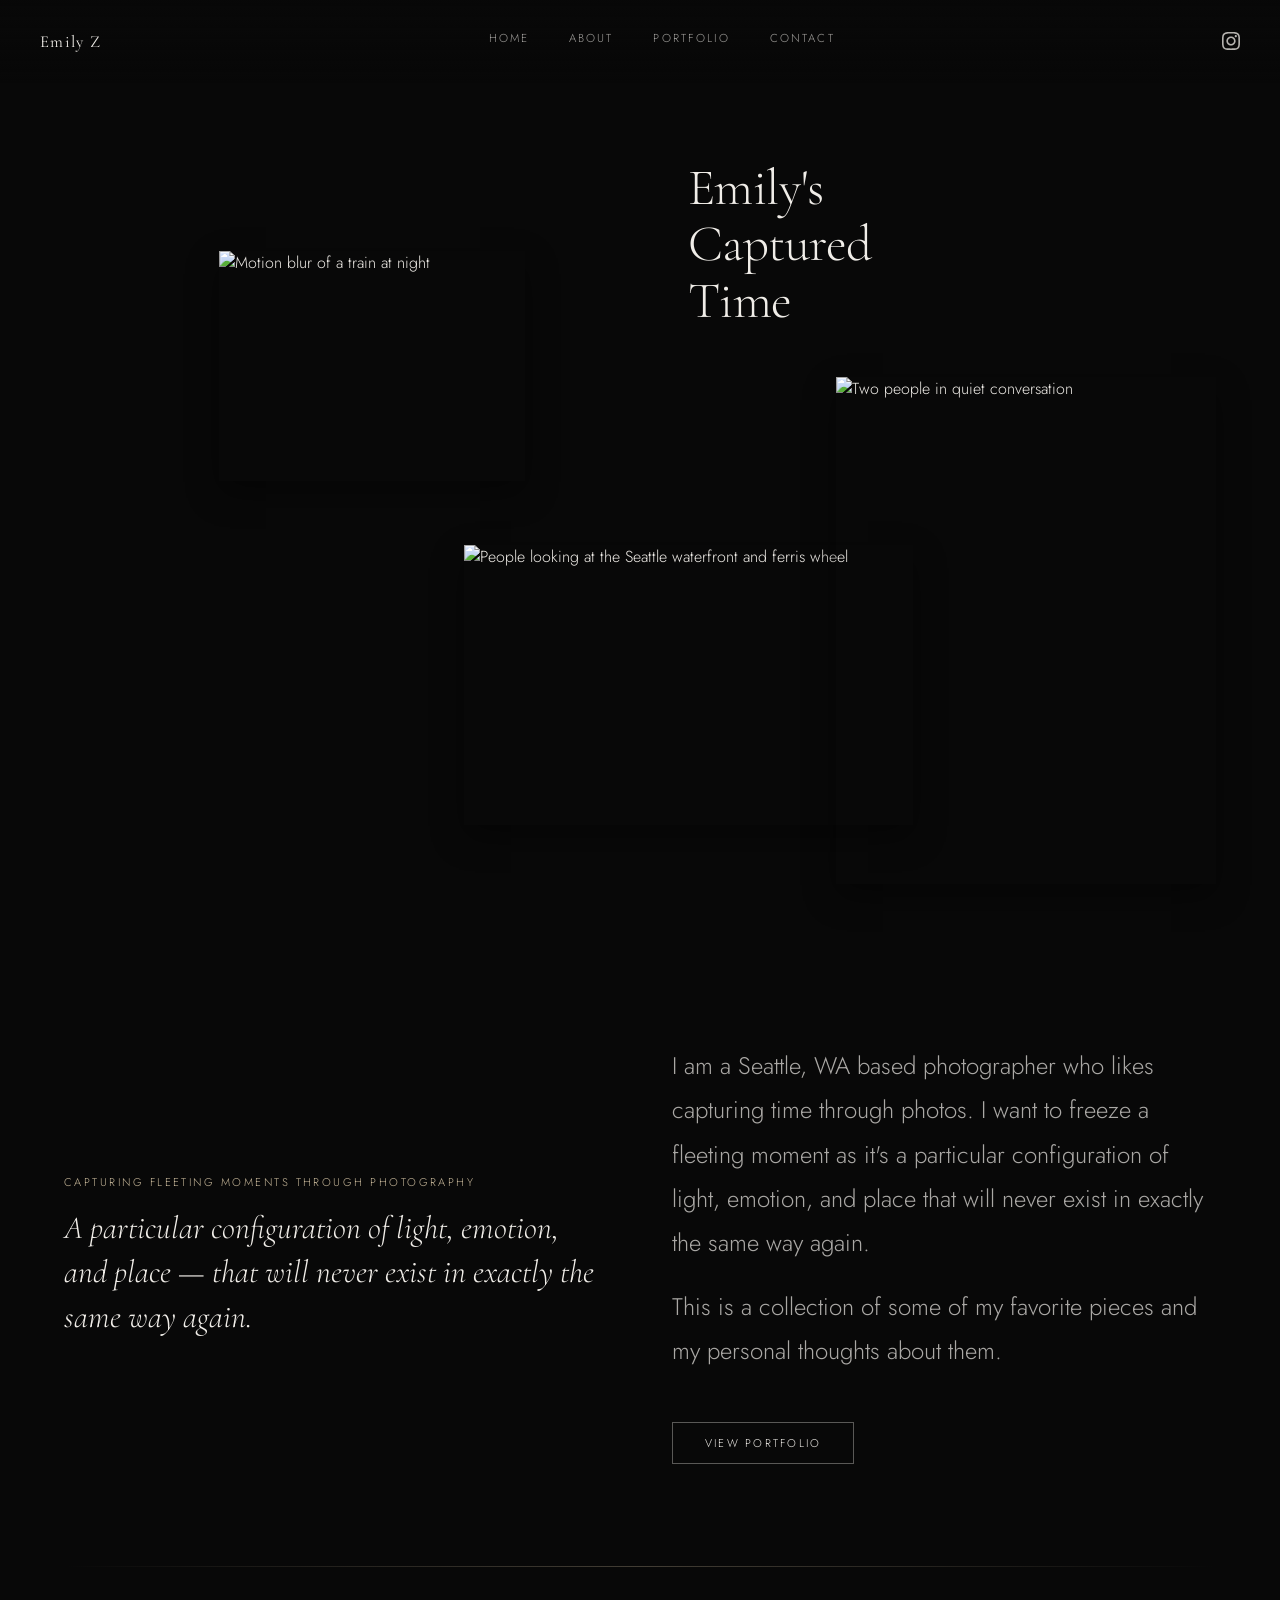
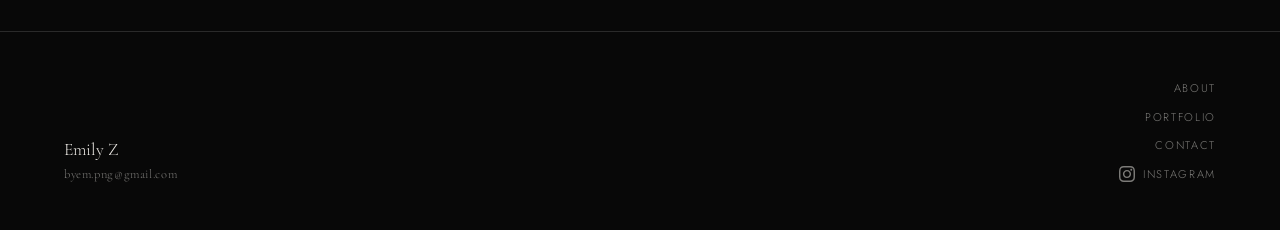
==== commit 4a29c9da: "left top name change" ====
--- a/index.html
+++ b/index.html
@@ -477,7 +477,7 @@
 
   <!-- NAV -->
   <nav>
-    <a href="index.html" class="nav-logo">Emily's Captured Time</a>
+    <a href="index.html" class="nav-logo">Emily Z</a>
     <ul class="nav-links">
       <li><a href="index.html">Home</a></li>
       <li><a href="about.html">About</a></li>
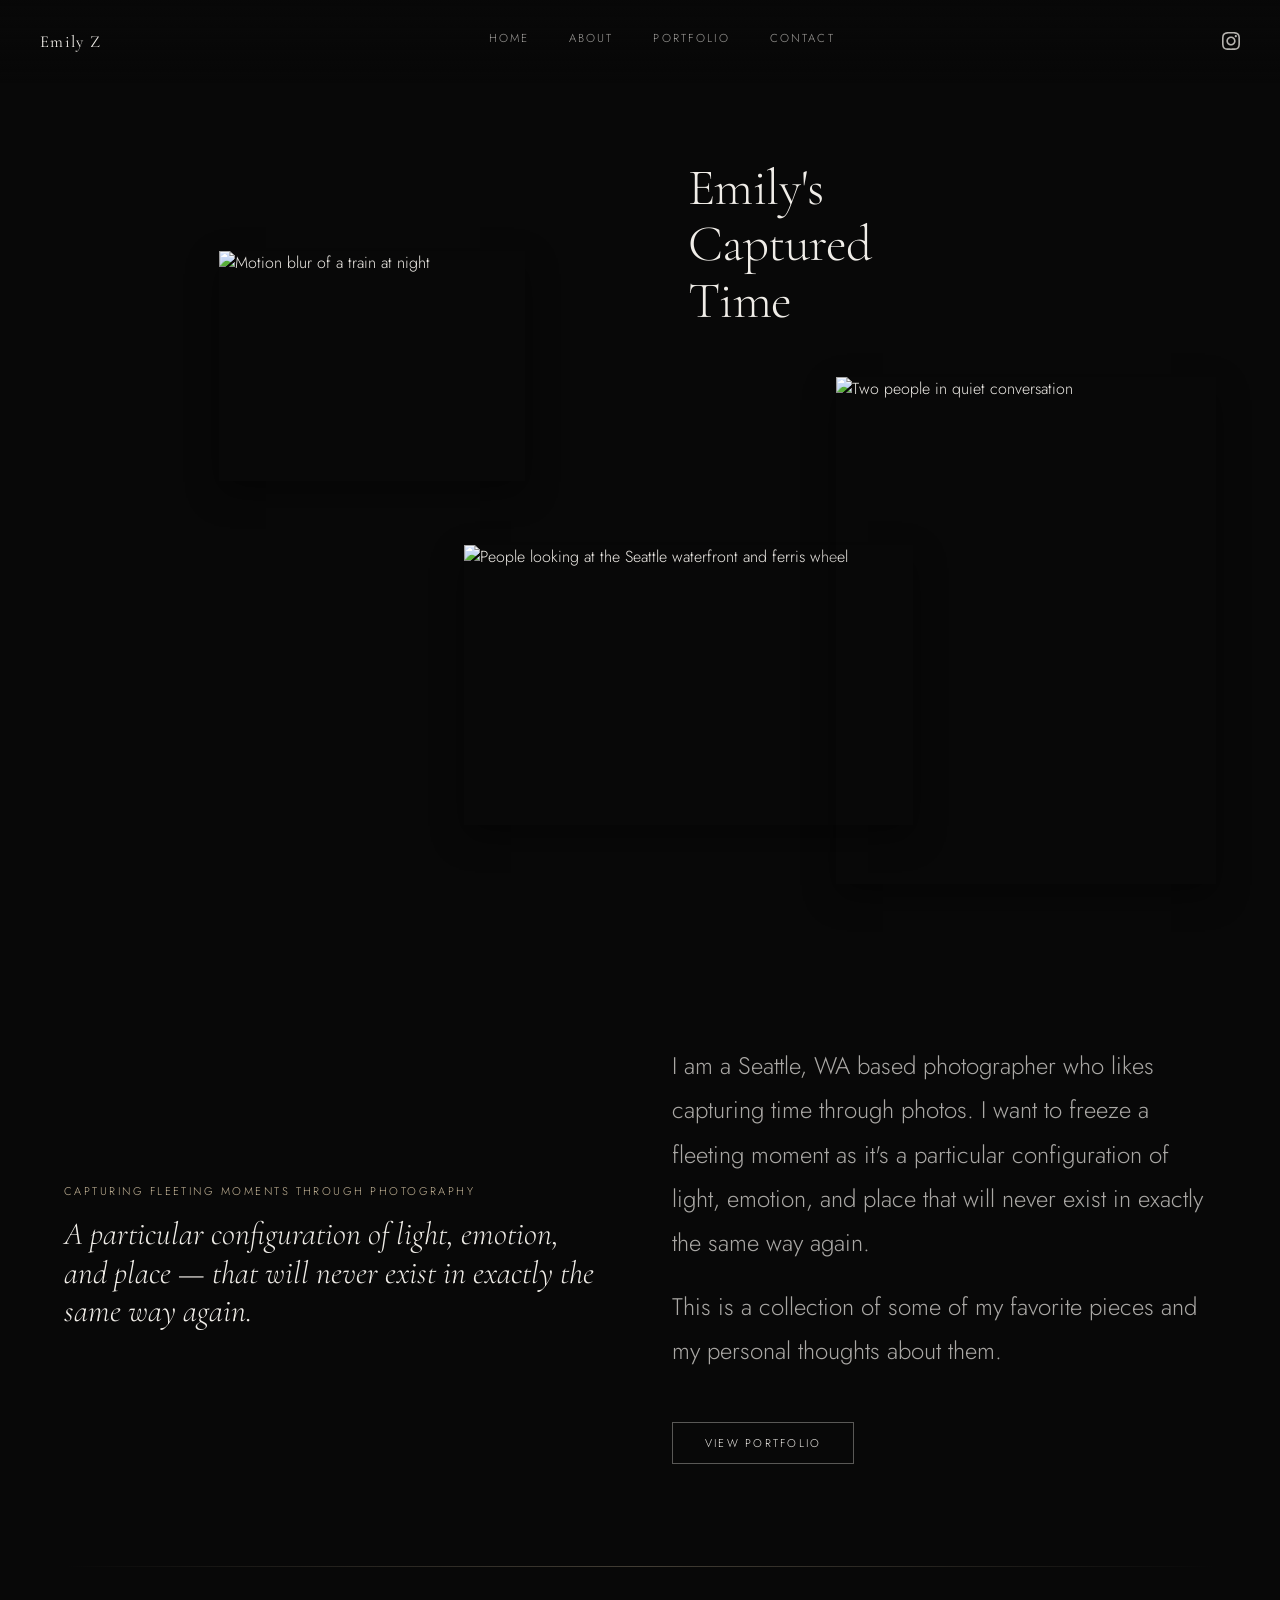
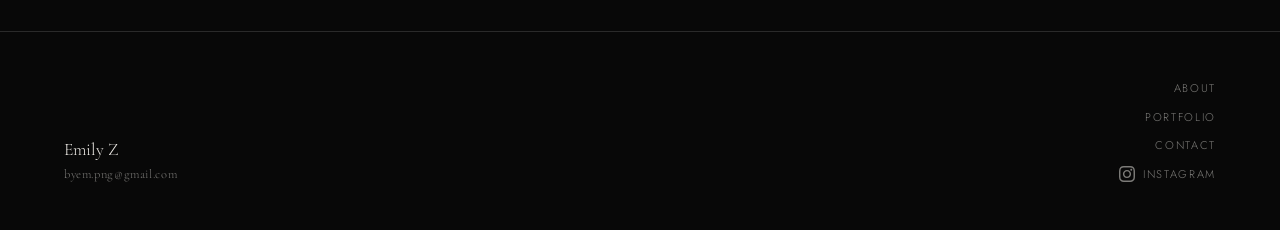
==== commit 3670101f: "idk" ====
--- a/index.html
+++ b/index.html
@@ -180,7 +180,7 @@
     }
     .mobile-menu-close {
       position: absolute;
-      top: 1.5rem; right: 2rem;
+      top: 3rem; right: 2rem;
       background: none; border: none;
       color: var(--white);
       font-size: 1.8rem;
@@ -274,7 +274,7 @@
       font-size: clamp(1.4rem, 2.5vw, 2rem);
       font-weight: 300;
       font-style: italic;
-      line-height: 1.4;
+      line-height: 1.2;
       color: var(--white);
     }
 
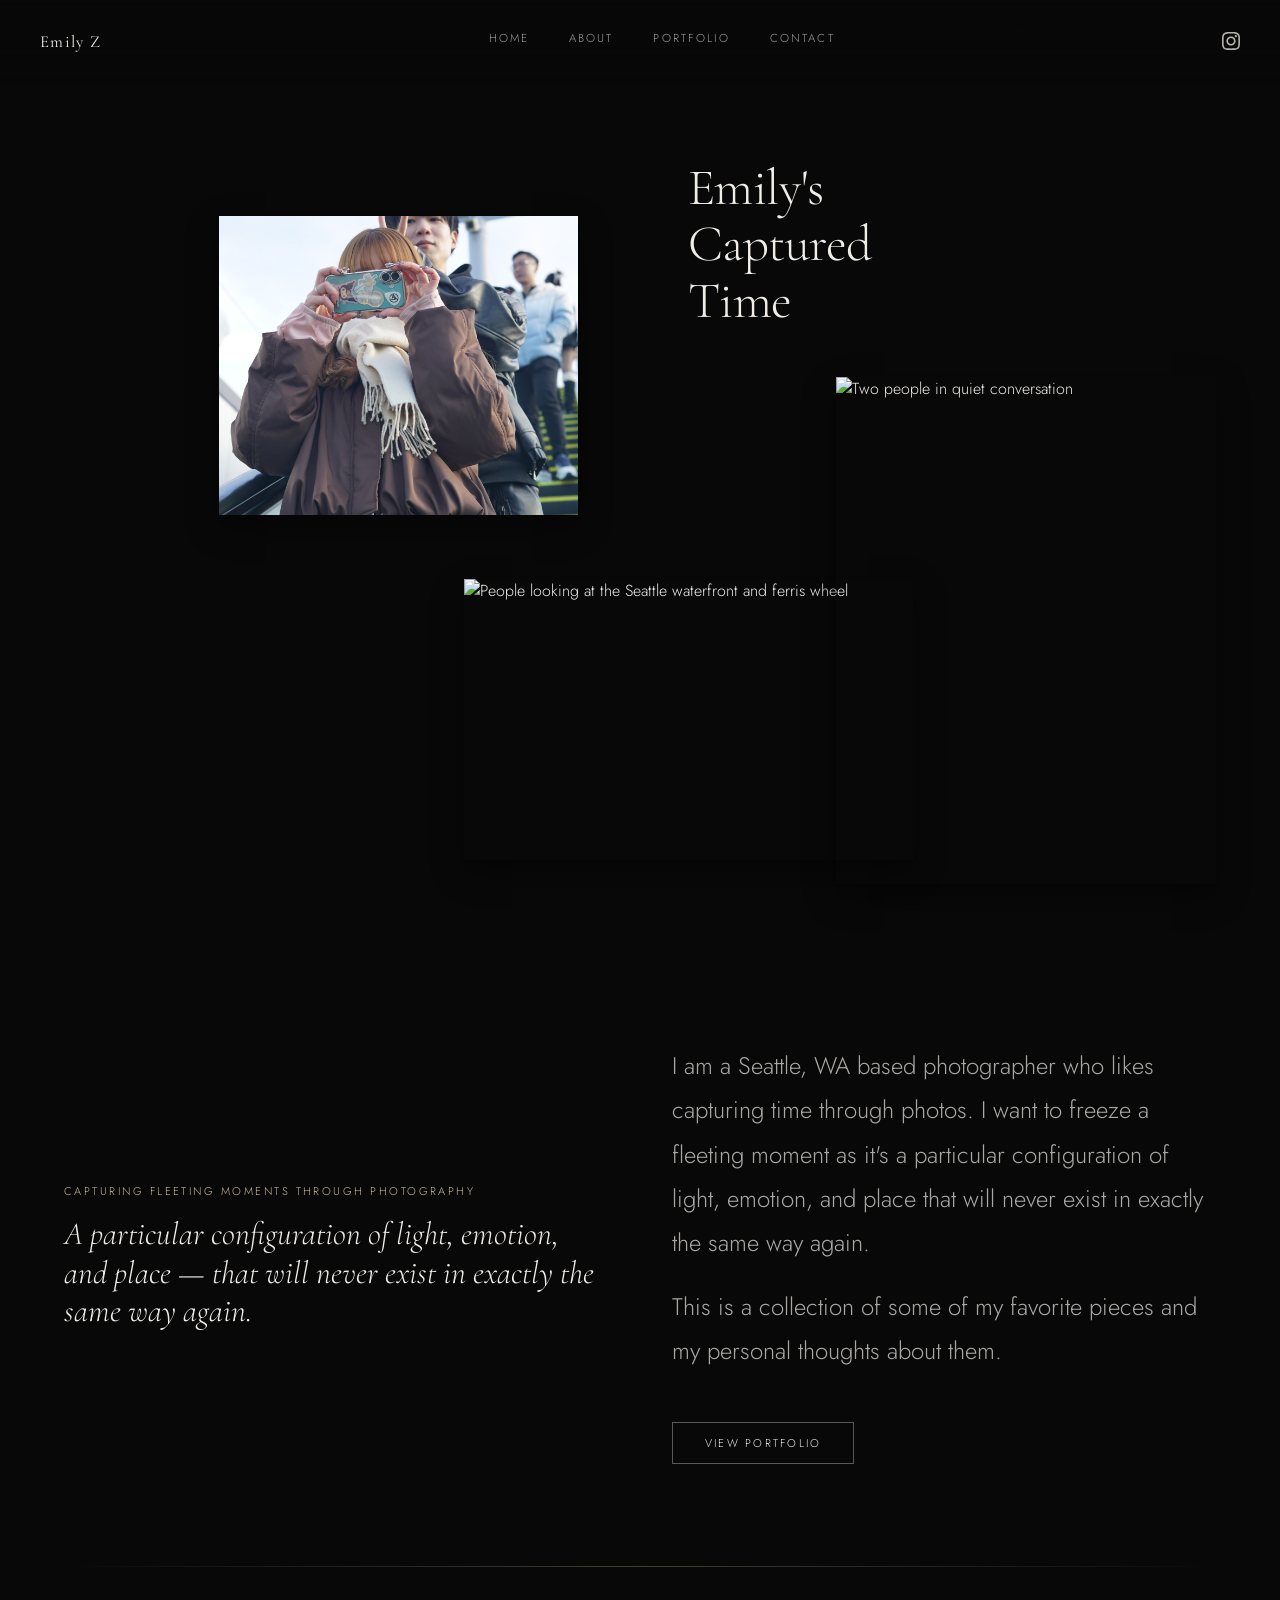
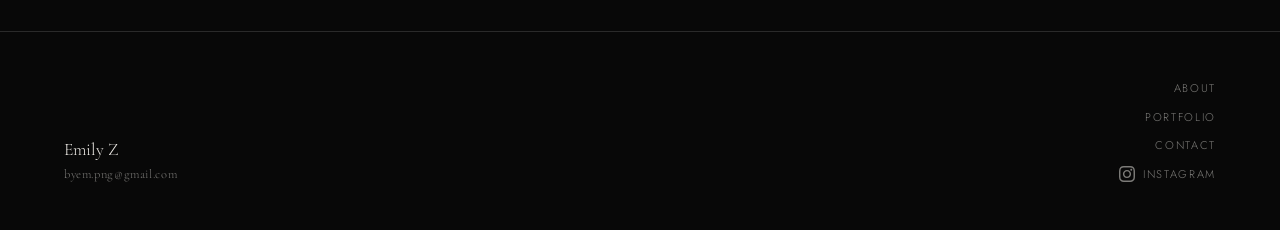
==== commit 73ee1807: "update home photo" ====
--- a/index.html
+++ b/index.html
@@ -205,8 +205,8 @@
     }
 
     .hero-image-train {
-      width: 58%;
-      aspect-ratio: 4/3;
+      width: 68%;
+      aspect-ratio: 6/5;
       object-fit: cover;
       position: relative;
       z-index: 2;
@@ -507,7 +507,7 @@
   <section class="hero">
     <div class="hero-left">
       <img class="hero-image-train"
-        src="https://static.wixstatic.com/media/6b1ee7_e3cd80cd0fa445f4a7b0e3e79953c89d~mv2.jpg/v1/fill/w_800,h_600,al_c/6b1ee7_e3cd80cd0fa445f4a7b0e3e79953c89d~mv2.jpg"
+        src="images/friends14.JPG"
         alt="Motion blur of a train at night">
       <img
         class="hero-image-large"
